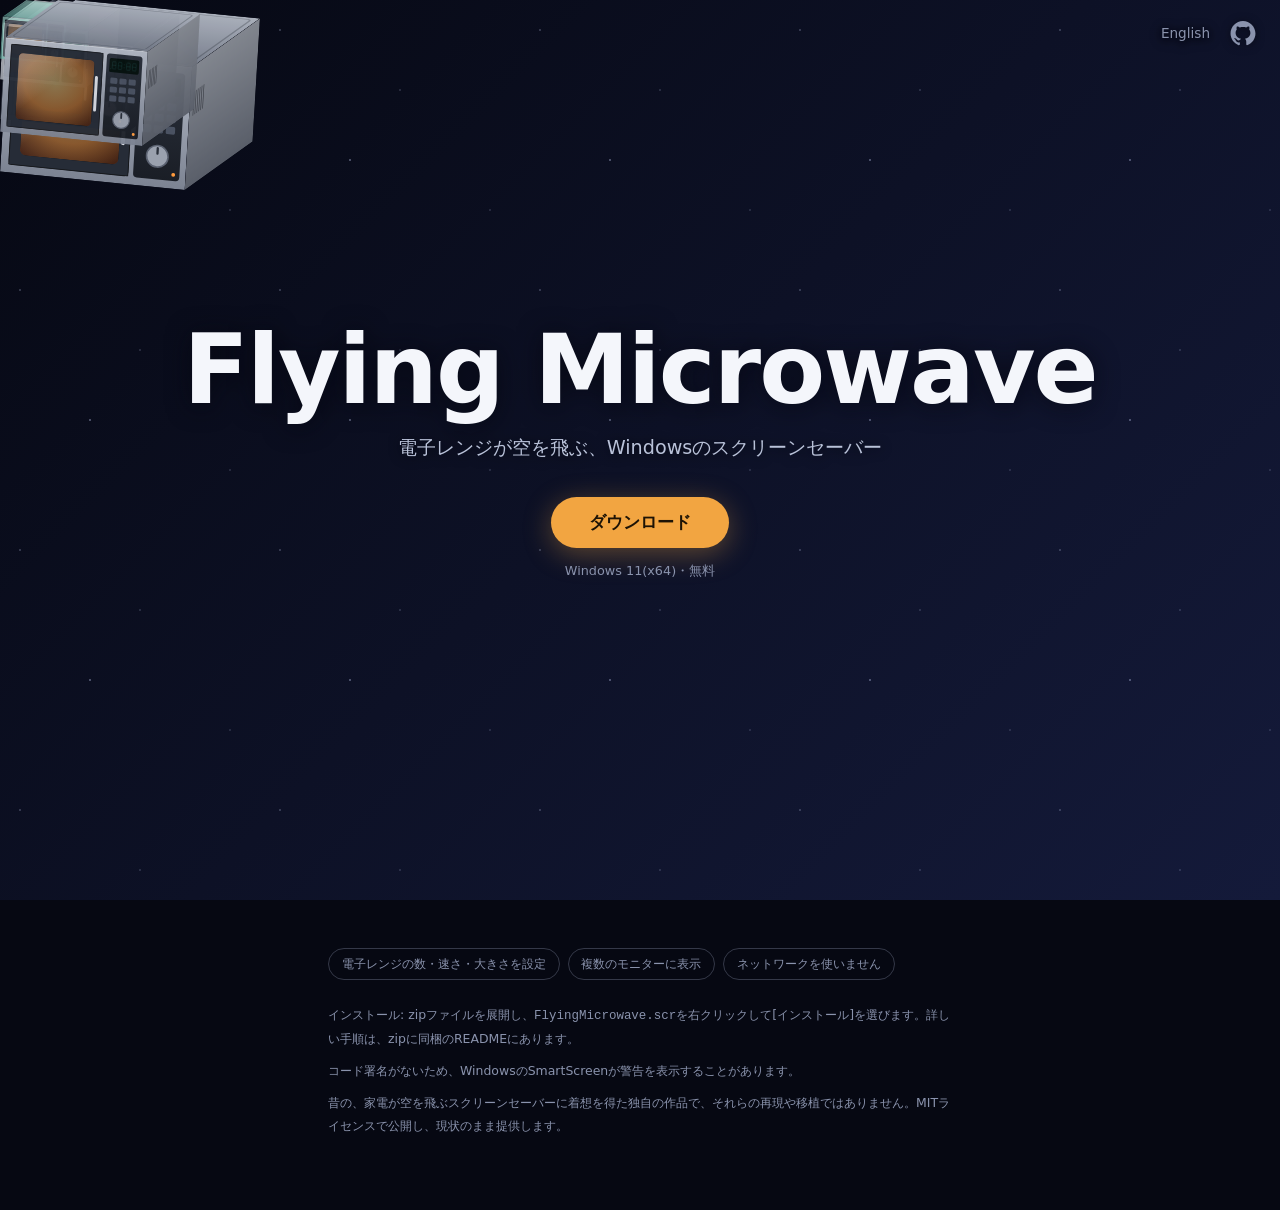
==== site/index.html @ 214d0cd6 "feat: add the landing page for GitHub Pages 計画0006の作業2。利用者向けのランディングページ(site/。日本語と英語)を加えた。  - 絵を主にし、文" ====
<!doctype html>
<html lang="ja">
<head>
<meta charset="utf-8">
<meta name="viewport" content="width=device-width, initial-scale=1">
<title>Flying Microwave</title>
<meta name="description" content="電子レンジが空を飛ぶ、Windowsのスクリーンセーバー">
<link rel="icon" href="img/microwave-silver.svg" type="image/svg+xml">
<link rel="alternate" hreflang="en" href="en/">
<link rel="stylesheet" href="style.css">
</head>
<body>
<main class="sky">
  <nav class="bar">
    <a href="en/" hreflang="en" lang="en">English</a>
    <a href="https://github.com/suchi/flying-microwave" aria-label="GitHub" title="GitHub">
      <!-- GitHub mark: Octicons 19.42.0 (mark-github-24), MIT License, Copyright (c) 2026 GitHub Inc. -->
      <svg viewBox="0 0 24 24" aria-hidden="true"><path d="M10.226 17.284c-2.965-.36-5.054-2.493-5.054-5.256 0-1.123.404-2.336 1.078-3.144-.292-.741-.247-2.314.09-2.965.898-.112 2.111.36 2.83 1.01.853-.269 1.752-.404 2.853-.404 1.1 0 1.999.135 2.807.382.696-.629 1.932-1.1 2.83-.988.315.606.36 2.179.067 2.942.72.854 1.101 2 1.101 3.167 0 2.763-2.089 4.852-5.098 5.234.763.494 1.28 1.572 1.28 2.807v2.336c0 .674.561 1.056 1.235.786 4.066-1.55 7.255-5.615 7.255-10.646C23.5 6.188 18.334 1 11.978 1 5.62 1 .5 6.188.5 12.545c0 4.986 3.167 9.12 7.435 10.669.606.225 1.19-.18 1.19-.786V20.63a2.9 2.9 0 0 1-1.078.224c-1.483 0-2.359-.808-2.987-2.313-.247-.607-.517-.966-1.034-1.033-.27-.023-.359-.135-.359-.27 0-.27.45-.471.898-.471.652 0 1.213.404 1.797 1.235.45.651.921.943 1.483.943.561 0 .92-.202 1.437-.719.382-.381.674-.718.944-.943"/></svg>
    </a>
  </nav>
  <div class="flock" aria-hidden="true">
    <img class="f f1" src="img/microwave-silver.svg" alt="">
    <img class="f f2" src="img/microwave-graphite.svg" alt="">
    <img class="f f3" src="img/microwave-white.svg" alt="">
    <img class="f f4" src="img/microwave-mint.svg" alt="">
    <img class="f f5" src="img/microwave-silver.svg" alt="">
  </div>
  <div class="hero">
    <h1>Flying Microwave</h1>
    <p class="tag">電子レンジが空を飛ぶ、Windowsのスクリーンセーバー</p>
    <a class="dl" href="https://github.com/suchi/flying-microwave/releases/latest">ダウンロード</a>
    <p class="req">Windows 11(x64)・無料</p>
  </div>
</main>
<footer>
  <ul>
    <li>電子レンジの数・速さ・大きさを設定</li>
    <li>複数のモニターに表示</li>
    <li>ネットワークを使いません</li>
  </ul>
  <p>インストール: zipファイルを展開し、<code>FlyingMicrowave.scr</code>を右クリックして[インストール]を選びます。詳しい手順は、zipに同梱のREADMEにあります。</p>
  <p>コード署名がないため、WindowsのSmartScreenが警告を表示することがあります。</p>
  <p>昔の、家電が空を飛ぶスクリーンセーバーに着想を得た独自の作品で、それらの再現や移植ではありません。MITライセンスで公開し、現状のまま提供します。</p>
</footer>
</body>
</html>
---- site/style.css ----
/* Landing page of Flying Microwave (plan 0006). Visual first, little text
   (D-5). Nothing is loaded from other sites and no script runs (N-02). */

:root {
  color-scheme: dark;
  --ink: #f4f6fb;
  --muted: #8a93ad;
  --glow: #f2a541;
  --sky-top: #060812;
  --sky-bottom: #141a3a;
}

* {
  box-sizing: border-box;
}

body {
  margin: 0;
  background: var(--sky-top);
  color: var(--ink);
  font-family: system-ui, "Segoe UI", "Hiragino Sans", "Noto Sans JP", "Helvetica Neue", Arial, sans-serif;
  -webkit-font-smoothing: antialiased;
}

a {
  color: inherit;
}

/* The night sky: two layers of small stars over a dark gradient. */
.sky {
  position: relative;
  min-height: 100vh;
  min-height: 100svh;
  overflow: hidden;
  background:
    radial-gradient(1px 1px at 20px 30px, rgba(207, 216, 255, 0.7), transparent),
    radial-gradient(1px 1px at 140px 90px, rgba(207, 216, 255, 0.5), transparent),
    radial-gradient(1.5px 1.5px at 90px 160px, rgba(207, 216, 255, 0.6), transparent),
    radial-gradient(1px 1px at 230px 210px, rgba(207, 216, 255, 0.45), transparent),
    linear-gradient(135deg, var(--sky-top), var(--sky-bottom));
  background-size: 260px 260px, 260px 260px, 260px 260px, 260px 260px, 100% 100%;
}

.bar {
  position: absolute;
  top: 0;
  right: 0;
  z-index: 2;
  display: flex;
  align-items: center;
  gap: 1.25rem;
  padding: 1.25rem 1.5rem;
}

.bar a {
  color: var(--muted);
  font-size: 0.85rem;
  text-decoration: none;
  text-shadow: 0 1px 6px rgba(6, 8, 18, 0.9);
  filter: drop-shadow(0 1px 4px rgba(6, 8, 18, 0.8));
  transition: color 0.2s;
}

.bar a:hover,
.bar a:focus-visible {
  color: var(--ink);
}

.bar svg {
  display: block;
  width: 26px;
  height: 26px;
  fill: currentColor;
}

/* The microwaves fly from the upper right to the lower left, behind the
   title. Each one has its own size, speed and start (custom properties). */
.flock {
  position: absolute;
  inset: 0;
  pointer-events: none;
}

.f {
  position: absolute;
  top: 0;
  left: 0;
  width: var(--w);
  opacity: var(--o, 1);
  animation: fly var(--t) linear infinite;
  animation-delay: var(--d);
  will-change: transform;
}

/* Every one flies along a parallel line; --x sets which line, so the lines
   are spread over the whole screen (from 30vw to 150vw at the top). */
@keyframes fly {
  from {
    transform: translate(var(--x), -40vh) rotate(var(--r));
  }
  to {
    transform: translate(calc(var(--x) - 150vw), 120vh) rotate(calc(var(--r) * -1));
  }
}

/* --sx and --sy: where each one stays when motion is reduced. */
.f1 { --w: clamp(150px, 22vw, 260px); --t: 28s; --d: -6s; --x: 120vw; --r: -8deg; --sx: 66vw; --sy: 6vh; }
.f2 { --w: clamp(110px, 15vw, 180px); --t: 36s; --d: -27s; --x: 60vw; --r: 10deg; --o: 0.9; --sx: 6vw; --sy: 64vh; }
.f3 { --w: clamp(80px, 10vw, 120px); --t: 46s; --d: -14s; --x: 150vw; --r: -14deg; --o: 0.75; --sx: 82vw; --sy: 66vh; }
.f4 { --w: clamp(60px, 7vw, 90px); --t: 56s; --d: -40s; --x: 30vw; --r: 6deg; --o: 0.6; --sx: 14vw; --sy: 12vh; }
.f5 { --w: clamp(120px, 17vw, 200px); --t: 32s; --d: -21s; --x: 90vw; --r: 12deg; --o: 0.95; --sx: 44vw; --sy: 74vh; }

.hero {
  position: relative;
  z-index: 1;
  display: grid;
  place-content: center;
  justify-items: center;
  min-height: 100vh;
  min-height: 100svh;
  padding: 4rem 1.5rem;
  text-align: center;
}

h1 {
  margin: 0;
  font-size: clamp(2.6rem, 9vw, 6rem);
  font-weight: 800;
  letter-spacing: -0.02em;
  line-height: 1.05;
  text-shadow: 0 2px 24px rgba(6, 8, 18, 0.8);
}

.tag {
  margin: 0.9rem 0 0;
  color: #b9c2d9;
  font-size: clamp(0.95rem, 2.4vw, 1.2rem);
  text-shadow: 0 1px 12px rgba(6, 8, 18, 0.9);
}

.dl {
  display: inline-block;
  margin-top: 2.2rem;
  padding: 0.9rem 2.4rem;
  border-radius: 999px;
  background: var(--glow);
  color: #1d1305;
  font-weight: 700;
  font-size: 1.05rem;
  text-decoration: none;
  box-shadow: 0 6px 28px rgba(242, 165, 65, 0.35);
  transition: transform 0.2s, box-shadow 0.2s;
}

.dl:hover,
.dl:focus-visible {
  transform: translateY(-2px);
  box-shadow: 0 10px 34px rgba(242, 165, 65, 0.5);
}

.req {
  margin: 0.9rem 0 0;
  color: var(--muted);
  font-size: 0.8rem;
}

/* Everything else is small and quiet (D-5). */
footer {
  max-width: 42rem;
  margin: 0 auto;
  padding: 3rem 1.5rem 4rem;
  color: var(--muted);
  font-size: 0.78rem;
  line-height: 1.8;
}

footer ul {
  display: flex;
  flex-wrap: wrap;
  gap: 0.5rem;
  margin: 0 0 1.5rem;
  padding: 0;
  list-style: none;
}

footer li {
  padding: 0.25rem 0.8rem;
  border: 1px solid rgba(138, 147, 173, 0.35);
  border-radius: 999px;
}

footer p {
  margin: 0 0 0.6rem;
}

code {
  font-family: ui-monospace, Consolas, monospace;
}

@media (prefers-reduced-motion: reduce) {
  .f {
    animation: none;
    transform: translate(var(--sx), var(--sy)) rotate(var(--r));
  }

  .dl {
    transition: none;
  }
}
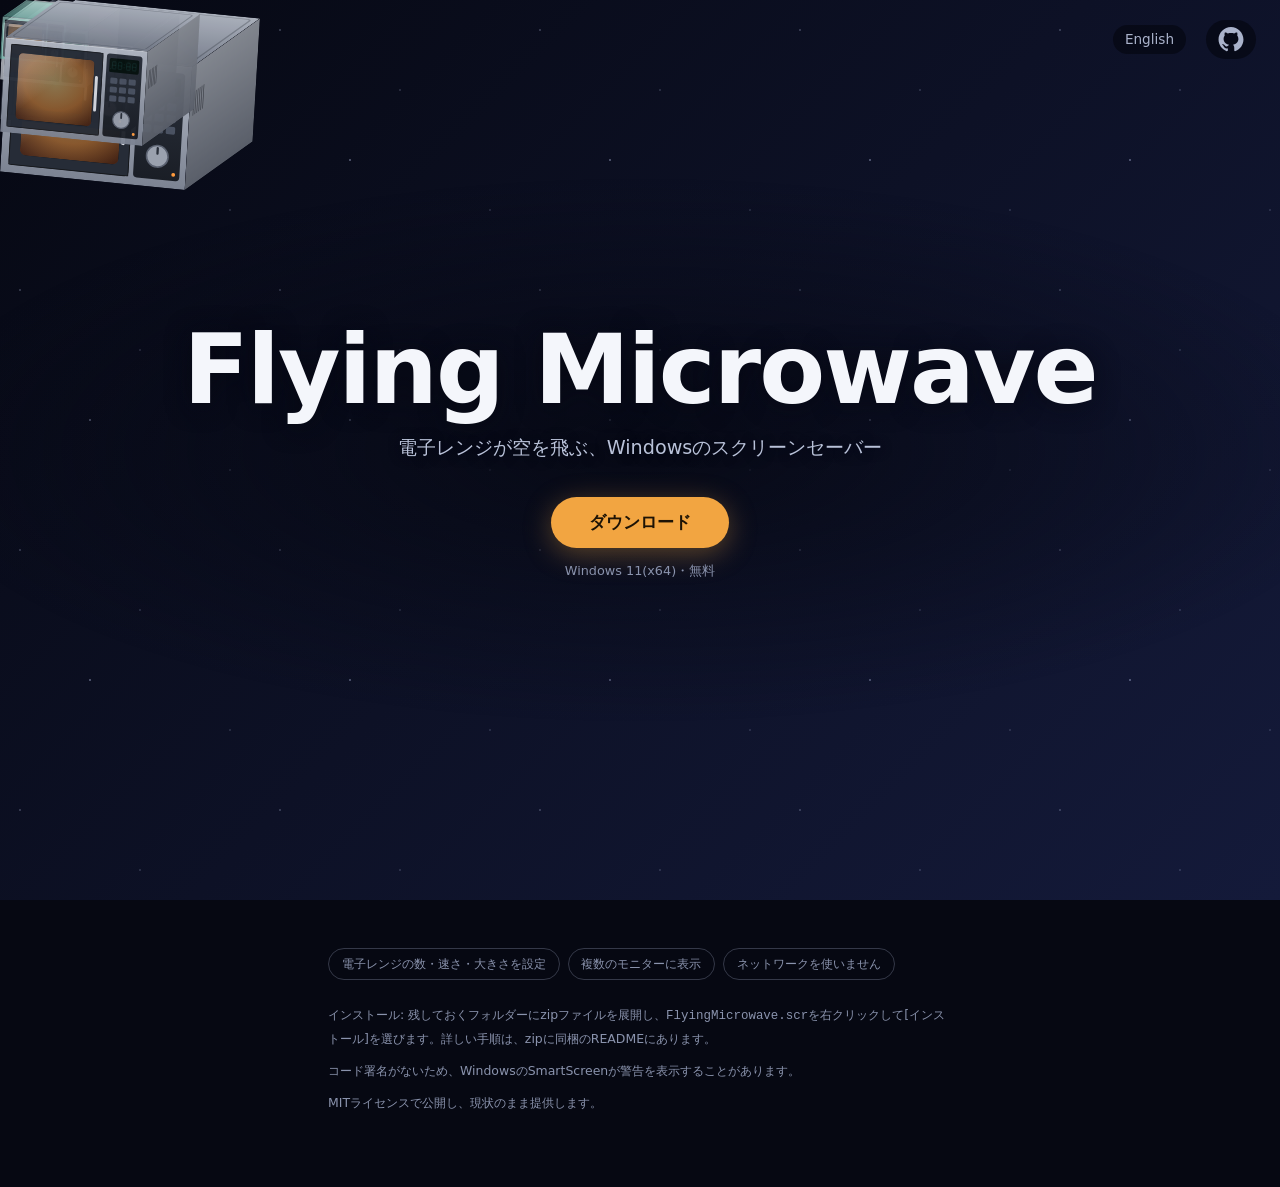
==== commit 9dc8309c: "fix: correct the GitHub mark terms and trim the footer ランディングページのレビューの指摘M-4、M-5、L-3への対応。  - M-4: Git" ====
--- a/site/index.html
+++ b/site/index.html
@@ -14,7 +14,7 @@
   <nav class="bar">
     <a href="en/" hreflang="en" lang="en">English</a>
     <a href="https://github.com/suchi/flying-microwave" aria-label="GitHub" title="GitHub">
-      <!-- GitHub mark: Octicons 19.42.0 (mark-github-24), MIT License, Copyright (c) 2026 GitHub Inc. -->
+      <!-- GitHub mark: Octicons 19.42.0 (mark-github-24). A logo of GitHub Inc., used under the GitHub logo guidelines (not under the Octicons MIT License). -->
       <svg viewBox="0 0 24 24" aria-hidden="true"><path d="M10.226 17.284c-2.965-.36-5.054-2.493-5.054-5.256 0-1.123.404-2.336 1.078-3.144-.292-.741-.247-2.314.09-2.965.898-.112 2.111.36 2.83 1.01.853-.269 1.752-.404 2.853-.404 1.1 0 1.999.135 2.807.382.696-.629 1.932-1.1 2.83-.988.315.606.36 2.179.067 2.942.72.854 1.101 2 1.101 3.167 0 2.763-2.089 4.852-5.098 5.234.763.494 1.28 1.572 1.28 2.807v2.336c0 .674.561 1.056 1.235.786 4.066-1.55 7.255-5.615 7.255-10.646C23.5 6.188 18.334 1 11.978 1 5.62 1 .5 6.188.5 12.545c0 4.986 3.167 9.12 7.435 10.669.606.225 1.19-.18 1.19-.786V20.63a2.9 2.9 0 0 1-1.078.224c-1.483 0-2.359-.808-2.987-2.313-.247-.607-.517-.966-1.034-1.033-.27-.023-.359-.135-.359-.27 0-.27.45-.471.898-.471.652 0 1.213.404 1.797 1.235.45.651.921.943 1.483.943.561 0 .92-.202 1.437-.719.382-.381.674-.718.944-.943"/></svg>
     </a>
   </nav>
@@ -38,9 +38,9 @@
     <li>複数のモニターに表示</li>
     <li>ネットワークを使いません</li>
   </ul>
-  <p>インストール: zipファイルを展開し、<code>FlyingMicrowave.scr</code>を右クリックして[インストール]を選びます。詳しい手順は、zipに同梱のREADMEにあります。</p>
+  <p>インストール: 残しておくフォルダーにzipファイルを展開し、<code>FlyingMicrowave.scr</code>を右クリックして[インストール]を選びます。詳しい手順は、zipに同梱のREADMEにあります。</p>
   <p>コード署名がないため、WindowsのSmartScreenが警告を表示することがあります。</p>
-  <p>昔の、家電が空を飛ぶスクリーンセーバーに着想を得た独自の作品で、それらの再現や移植ではありません。MITライセンスで公開し、現状のまま提供します。</p>
+  <p>MITライセンスで公開し、現状のまま提供します。</p>
 </footer>
 </body>
 </html>
--- a/site/style.css
+++ b/site/style.css
@@ -52,12 +52,16 @@
   padding: 1.25rem 1.5rem;
 }
 
+/* A dark backing keeps the links readable when a microwave flies behind
+   them (review of plan 0006, M-1). */
 .bar a {
-  color: var(--muted);
+  display: block;
+  padding: 0.4rem 0.75rem;
+  border-radius: 999px;
+  background: rgba(6, 8, 18, 0.72);
+  color: #aab3cb;
   font-size: 0.85rem;
   text-decoration: none;
-  text-shadow: 0 1px 6px rgba(6, 8, 18, 0.9);
-  filter: drop-shadow(0 1px 4px rgba(6, 8, 18, 0.8));
   transition: color 0.2s;
 }
 
@@ -104,11 +108,14 @@
 }
 
 /* --sx and --sy: where each one stays when motion is reduced. */
-.f1 { --w: clamp(150px, 22vw, 260px); --t: 28s; --d: -6s; --x: 120vw; --r: -8deg; --sx: 66vw; --sy: 6vh; }
-.f2 { --w: clamp(110px, 15vw, 180px); --t: 36s; --d: -27s; --x: 60vw; --r: 10deg; --o: 0.9; --sx: 6vw; --sy: 64vh; }
-.f3 { --w: clamp(80px, 10vw, 120px); --t: 46s; --d: -14s; --x: 150vw; --r: -14deg; --o: 0.75; --sx: 82vw; --sy: 66vh; }
-.f4 { --w: clamp(60px, 7vw, 90px); --t: 56s; --d: -40s; --x: 30vw; --r: 6deg; --o: 0.6; --sx: 14vw; --sy: 12vh; }
-.f5 { --w: clamp(120px, 17vw, 200px); --t: 32s; --d: -21s; --x: 90vw; --r: 12deg; --o: 0.95; --sx: 44vw; --sy: 74vh; }
+/* The delays put each one part way along its line, so that several are on
+   the screen when the page opens (a line is on screen for about a quarter
+   to five eighths of its time; the top is reached at a quarter). */
+.f1 { --w: clamp(150px, 22vw, 260px); --t: 28s; --d: -10s; --x: 120vw; --r: -8deg; --sx: 66vw; --sy: 6vh; }
+.f2 { --w: clamp(110px, 15vw, 180px); --t: 36s; --d: -13s; --x: 75vw; --r: 10deg; --o: 0.9; --sx: 6vw; --sy: 64vh; }
+.f3 { --w: clamp(80px, 10vw, 120px); --t: 46s; --d: -25s; --x: 150vw; --r: -14deg; --o: 0.75; --sx: 82vw; --sy: 66vh; }
+.f4 { --w: clamp(60px, 7vw, 90px); --t: 56s; --d: -39s; --x: 135vw; --r: 6deg; --o: 0.6; --sx: 14vw; --sy: 12vh; }
+.f5 { --w: clamp(120px, 17vw, 200px); --t: 32s; --d: -14s; --x: 90vw; --r: 12deg; --o: 0.95; --sx: 44vw; --sy: 74vh; }
 
 .hero {
   position: relative;
@@ -120,6 +127,9 @@
   min-height: 100svh;
   padding: 4rem 1.5rem;
   text-align: center;
+  /* A soft shade behind the text, so a microwave flying behind it does not
+     make it hard to read (review of plan 0006, M-1). */
+  background: radial-gradient(ellipse 46rem 17rem at 50% 50%, rgba(6, 8, 18, 0.78), rgba(6, 8, 18, 0) 100%);
 }
 
 h1 {
@@ -207,3 +217,13 @@
     transition: none;
   }
 }
+
+/* On a narrow screen the text fills the middle, so the still microwaves
+   keep to the bands above and below it. */
+@media (prefers-reduced-motion: reduce) and (max-width: 600px) {
+  .f1 { --sx: 52vw; --sy: 11vh; }
+  .f2 { --sx: 4vw; --sy: 80vh; }
+  .f3 { --sx: 70vw; --sy: 84vh; }
+  .f4 { --sx: 8vw; --sy: 13vh; }
+  .f5 { --sx: 38vw; --sy: 88vh; }
+}
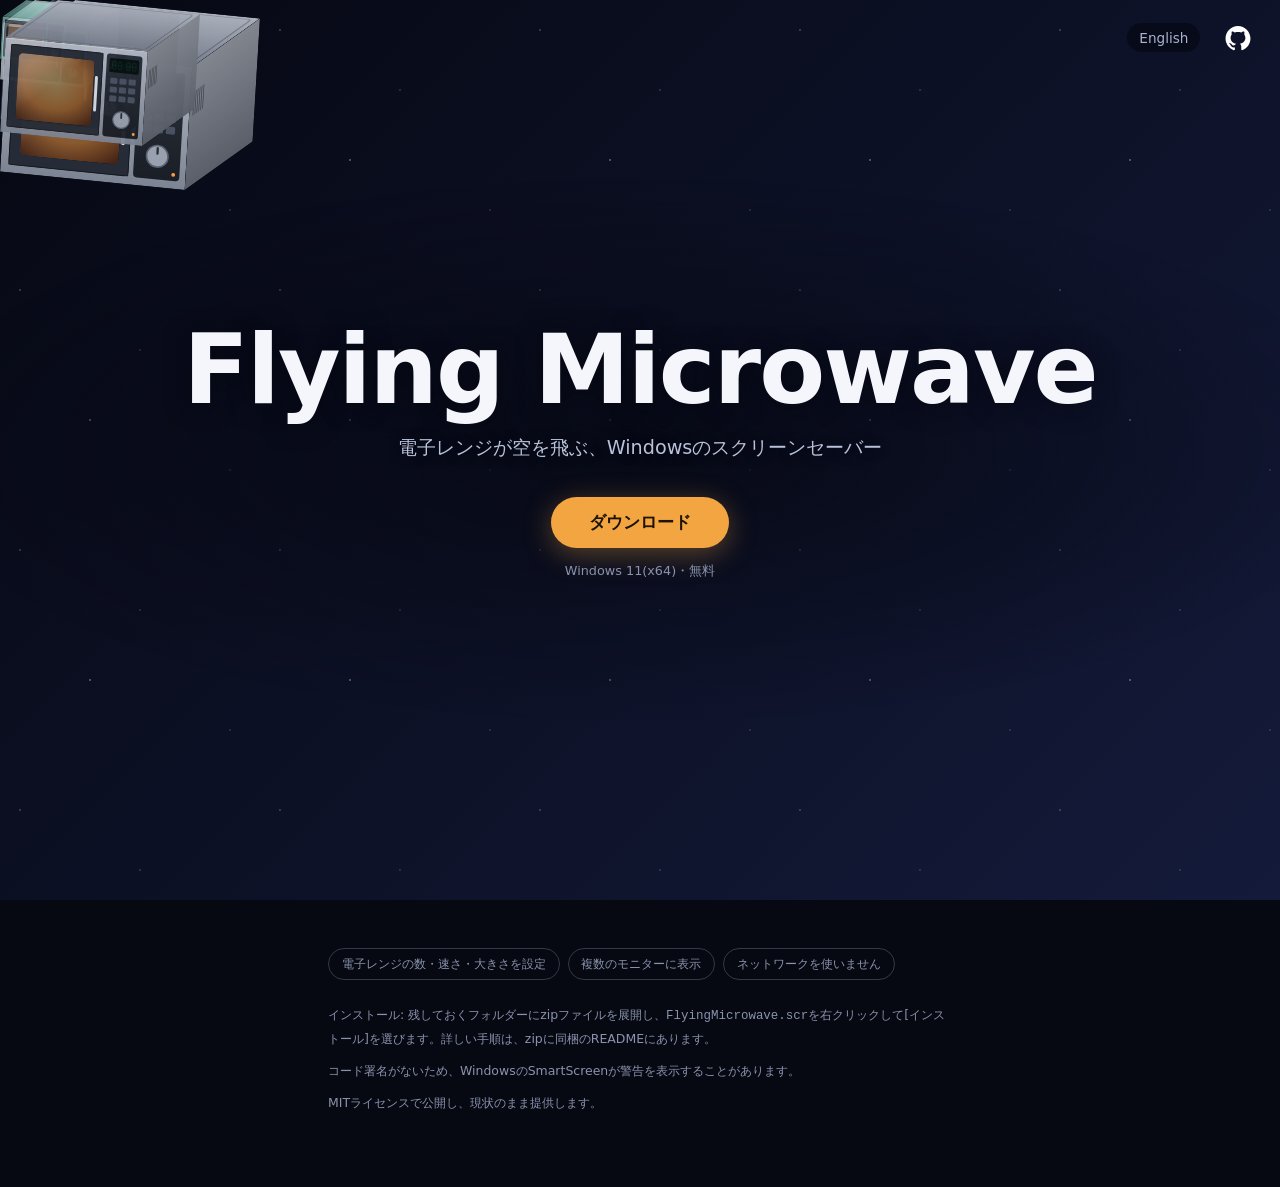
==== commit f57aa18f: "fix: show the GitHub mark in white as the guidelines ask 計画0006のD-6と、再レビューの指摘M-Bへの対応。2026-11-27にメンテナ" ====
--- a/site/index.html
+++ b/site/index.html
@@ -13,9 +13,9 @@
 <main class="sky">
   <nav class="bar">
     <a href="en/" hreflang="en" lang="en">English</a>
-    <a href="https://github.com/suchi/flying-microwave" aria-label="GitHub" title="GitHub">
-      <!-- GitHub mark: Octicons 19.42.0 (mark-github-24). A logo of GitHub Inc., used under the GitHub logo guidelines (not under the Octicons MIT License). -->
-      <svg viewBox="0 0 24 24" aria-hidden="true"><path d="M10.226 17.284c-2.965-.36-5.054-2.493-5.054-5.256 0-1.123.404-2.336 1.078-3.144-.292-.741-.247-2.314.09-2.965.898-.112 2.111.36 2.83 1.01.853-.269 1.752-.404 2.853-.404 1.1 0 1.999.135 2.807.382.696-.629 1.932-1.1 2.83-.988.315.606.36 2.179.067 2.942.72.854 1.101 2 1.101 3.167 0 2.763-2.089 4.852-5.098 5.234.763.494 1.28 1.572 1.28 2.807v2.336c0 .674.561 1.056 1.235.786 4.066-1.55 7.255-5.615 7.255-10.646C23.5 6.188 18.334 1 11.978 1 5.62 1 .5 6.188.5 12.545c0 4.986 3.167 9.12 7.435 10.669.606.225 1.19-.18 1.19-.786V20.63a2.9 2.9 0 0 1-1.078.224c-1.483 0-2.359-.808-2.987-2.313-.247-.607-.517-.966-1.034-1.033-.27-.023-.359-.135-.359-.27 0-.27.45-.471.898-.471.652 0 1.213.404 1.797 1.235.45.651.921.943 1.483.943.561 0 .92-.202 1.437-.719.382-.381.674-.718.944-.943"/></svg>
+    <a class="gh" href="https://github.com/suchi/flying-microwave" aria-label="GitHub" title="GitHub">
+      <!-- GitHub mark: Octicons 19.42.0 (mark-github-24). A logo of GitHub Inc., used under the GitHub logo guidelines (not under the Octicons MIT License): white on the dark page, never recolored (plan 0006, D-6). -->
+      <svg viewBox="0 0 24 24" fill="#ffffff" aria-hidden="true"><path d="M10.226 17.284c-2.965-.36-5.054-2.493-5.054-5.256 0-1.123.404-2.336 1.078-3.144-.292-.741-.247-2.314.09-2.965.898-.112 2.111.36 2.83 1.01.853-.269 1.752-.404 2.853-.404 1.1 0 1.999.135 2.807.382.696-.629 1.932-1.1 2.83-.988.315.606.36 2.179.067 2.942.72.854 1.101 2 1.101 3.167 0 2.763-2.089 4.852-5.098 5.234.763.494 1.28 1.572 1.28 2.807v2.336c0 .674.561 1.056 1.235.786 4.066-1.55 7.255-5.615 7.255-10.646C23.5 6.188 18.334 1 11.978 1 5.62 1 .5 6.188.5 12.545c0 4.986 3.167 9.12 7.435 10.669.606.225 1.19-.18 1.19-.786V20.63a2.9 2.9 0 0 1-1.078.224c-1.483 0-2.359-.808-2.987-2.313-.247-.607-.517-.966-1.034-1.033-.27-.023-.359-.135-.359-.27 0-.27.45-.471.898-.471.652 0 1.213.404 1.797 1.235.45.651.921.943 1.483.943.561 0 .92-.202 1.437-.719.382-.381.674-.718.944-.943"/></svg>
     </a>
   </nav>
   <div class="flock" aria-hidden="true">
--- a/site/style.css
+++ b/site/style.css
@@ -70,11 +70,23 @@
   color: var(--ink);
 }
 
+/* The GitHub mark is the official one, white on the dark page and never
+   recolored here (plan 0006, D-6). It has no backing shape, and shows focus
+   with an outline around it only. */
+.bar .gh {
+  padding: 0.3rem;
+  background: none;
+}
+
+.bar .gh:focus-visible {
+  outline: 2px solid var(--glow);
+  outline-offset: 2px;
+}
+
 .bar svg {
   display: block;
   width: 26px;
   height: 26px;
-  fill: currentColor;
 }
 
 /* The microwaves fly from the upper right to the lower left, behind the
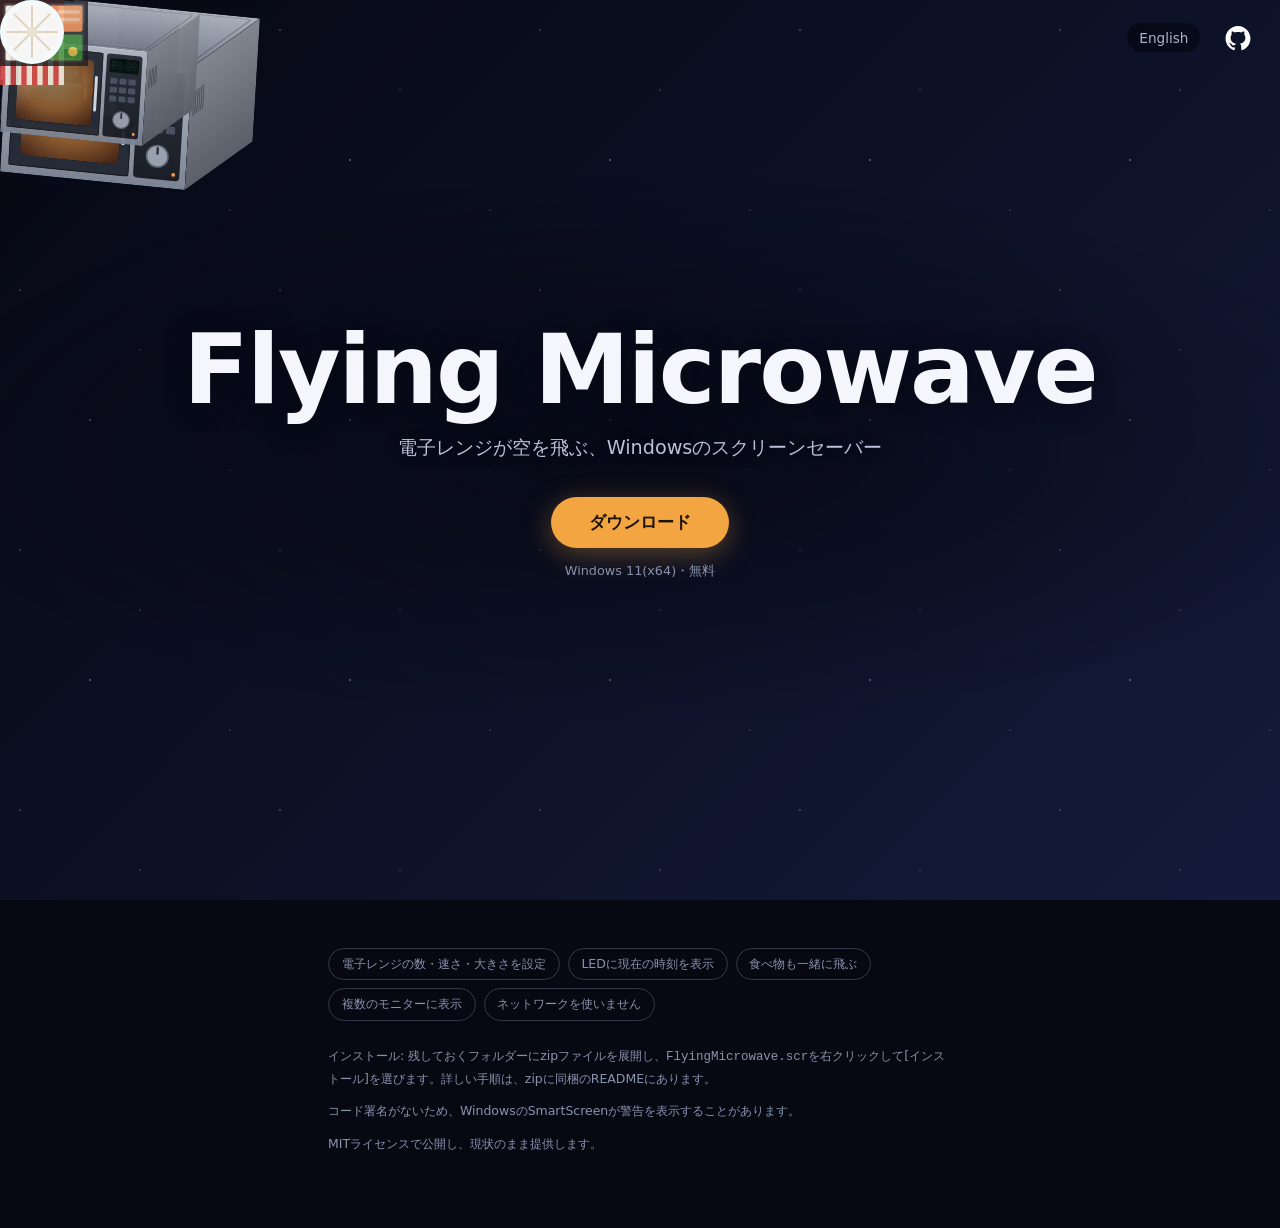
==== commit 41f1426a: "feat: add the food and the clock to the landing page v0.3.0を公開し、ページの入手のボタンが指す版に飛ぶ食べ物と時計が 入ったため、計画000" ====
--- a/site/index.html
+++ b/site/index.html
@@ -24,6 +24,10 @@
     <img class="f f3" src="img/microwave-white.svg" alt="">
     <img class="f f4" src="img/microwave-mint.svg" alt="">
     <img class="f f5" src="img/microwave-silver.svg" alt="">
+    <img class="f food f6" src="img/food-popcorn.svg" alt="">
+    <img class="f food f7" src="img/food-bento.svg" alt="">
+    <img class="f food f8" src="img/food-mug.svg" alt="">
+    <img class="f food f9" src="img/food-bun.svg" alt="">
   </div>
   <div class="hero">
     <h1>Flying Microwave</h1>
@@ -35,6 +39,8 @@
 <footer>
   <ul>
     <li>電子レンジの数・速さ・大きさを設定</li>
+    <li>LEDに現在の時刻を表示</li>
+    <li>食べ物も一緒に飛ぶ</li>
     <li>複数のモニターに表示</li>
     <li>ネットワークを使いません</li>
   </ul>
--- a/site/style.css
+++ b/site/style.css
@@ -129,6 +129,13 @@
 .f4 { --w: clamp(60px, 7vw, 90px); --t: 56s; --d: -39s; --x: 135vw; --r: 6deg; --o: 0.6; --sx: 14vw; --sy: 12vh; }
 .f5 { --w: clamp(120px, 17vw, 200px); --t: 32s; --d: -14s; --x: 90vw; --r: 12deg; --o: 0.95; --sx: 44vw; --sy: 74vh; }
 
+/* The food flies with them, about as large as the smallest microwave
+   (plan 0006, D-8). It is not shown when motion is reduced (below). */
+.f6 { --w: clamp(42px, 5vw, 64px); --t: 44s; --d: -20s; --x: 105vw; --r: -18deg; --o: 0.85; }
+.f7 { --w: clamp(60px, 7vw, 88px); --t: 50s; --d: -16s; --x: 60vw; --r: 14deg; --o: 0.8; }
+.f8 { --w: clamp(44px, 5vw, 64px); --t: 40s; --d: -22s; --x: 140vw; --r: 0deg; --o: 0.95; }
+.f9 { --w: clamp(44px, 5vw, 64px); --t: 54s; --d: -33s; --x: 120vw; --r: 0deg; --o: 0.95; }
+
 .hero {
   position: relative;
   z-index: 1;
@@ -225,6 +232,11 @@
     transform: translate(var(--sx), var(--sy)) rotate(var(--r));
   }
 
+  /* Only the five microwaves stay still (plan 0006, D-8 (2)). */
+  .food {
+    display: none;
+  }
+
   .dl {
     transition: none;
   }
@@ -237,5 +249,22 @@
   .f2 { --sx: 4vw; --sy: 80vh; }
   .f3 { --sx: 70vw; --sy: 84vh; }
   .f4 { --sx: 8vw; --sy: 13vh; }
-  .f5 { --sx: 38vw; --sy: 88vh; }
-}
+  .f5 { --sx: 30vw; --sy: 80vh; }
+}
+
+/* On a low screen (a low window, a phone on its side) the text fills the
+   height, so the still microwaves are made small and kept to the left and
+   right edges (re-review of plan 0006, L-1; the maintainer chose this). */
+/* Why left and right in percent: vw includes a scroll bar where one takes
+   room, and the text is centred without it, so the edges are measured in
+   the width of the page instead (review of the D-7 change, M-1). */
+@media (prefers-reduced-motion: reduce) and (max-height: 720px) and (min-width: 601px) {
+  .f { --w: clamp(48px, 8vw, 104px); --sx: 0px; }
+  .f2, .f4, .f5 { left: 2%; }
+  .f1, .f3 { left: auto; right: 2%; }
+  .f1 { --sy: 22vh; }
+  .f2 { --sy: 58vh; }
+  .f3 { --sy: 66vh; }
+  .f4 { --sy: 12vh; }
+  .f5 { --sy: 82vh; }
+}
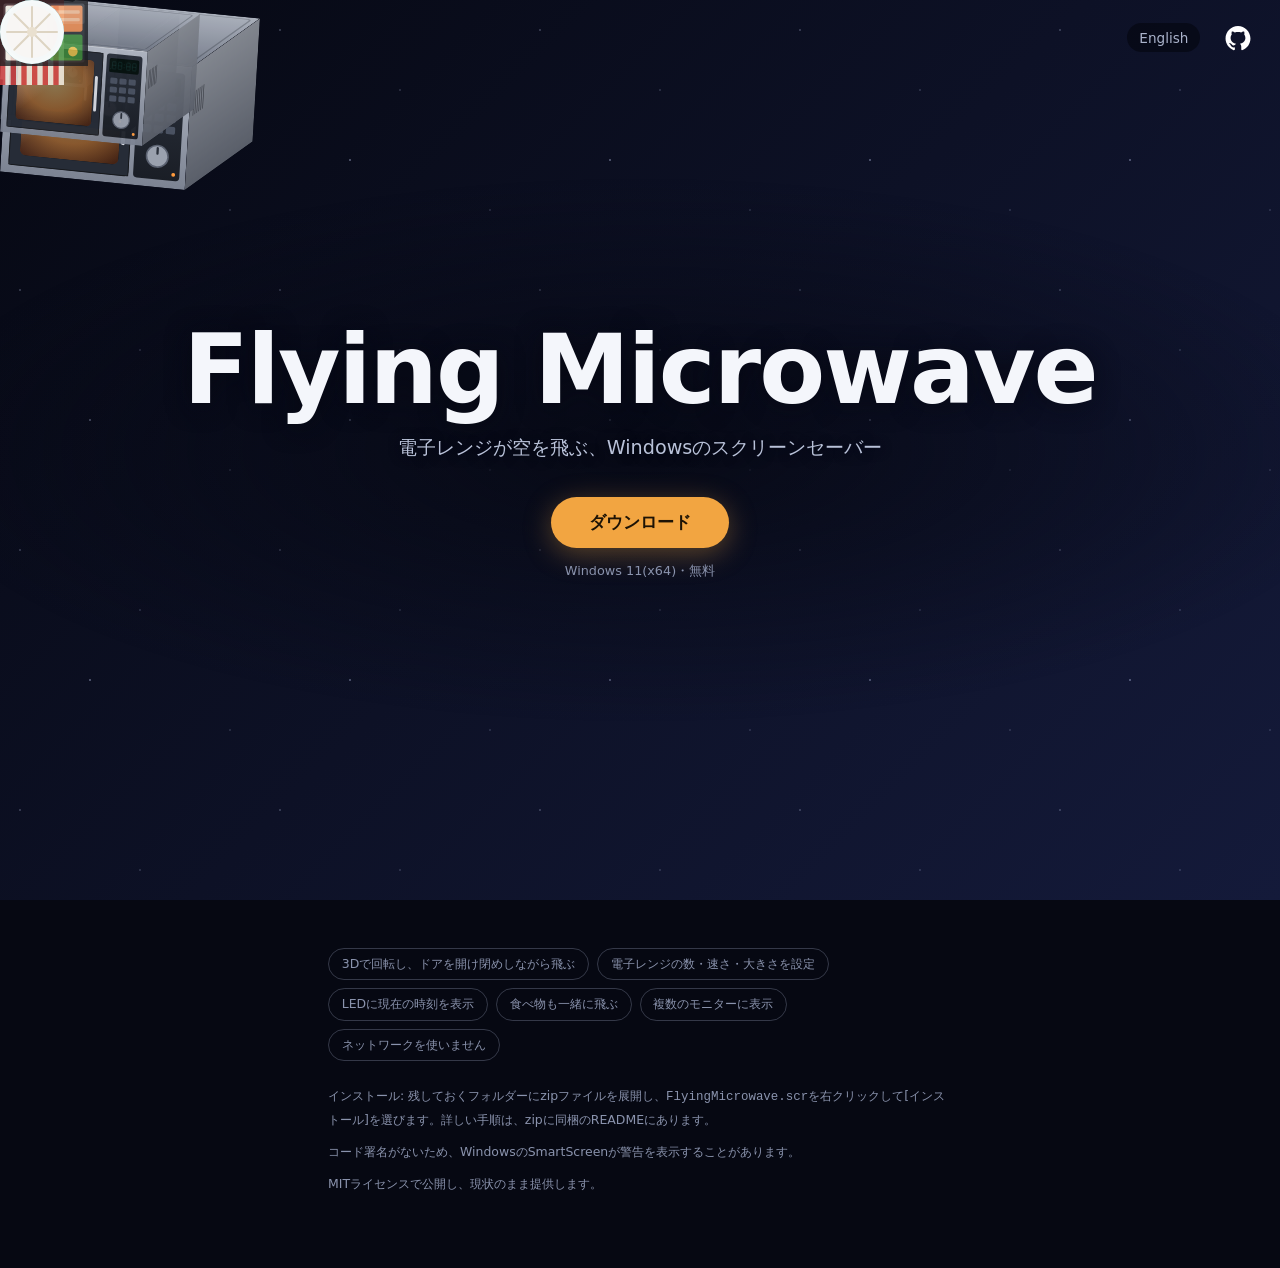
==== commit 47985082: "feat: say on the landing page that the microwaves tumble in 3D ページのアニメーションは平らな絵のため、スクリーンセーバーの電子 レンジが" ====
--- a/site/index.html
+++ b/site/index.html
@@ -38,6 +38,7 @@
 </main>
 <footer>
   <ul>
+    <li>3Dで回転し、ドアを開け閉めしながら飛ぶ</li>
     <li>電子レンジの数・速さ・大きさを設定</li>
     <li>LEDに現在の時刻を表示</li>
     <li>食べ物も一緒に飛ぶ</li>
